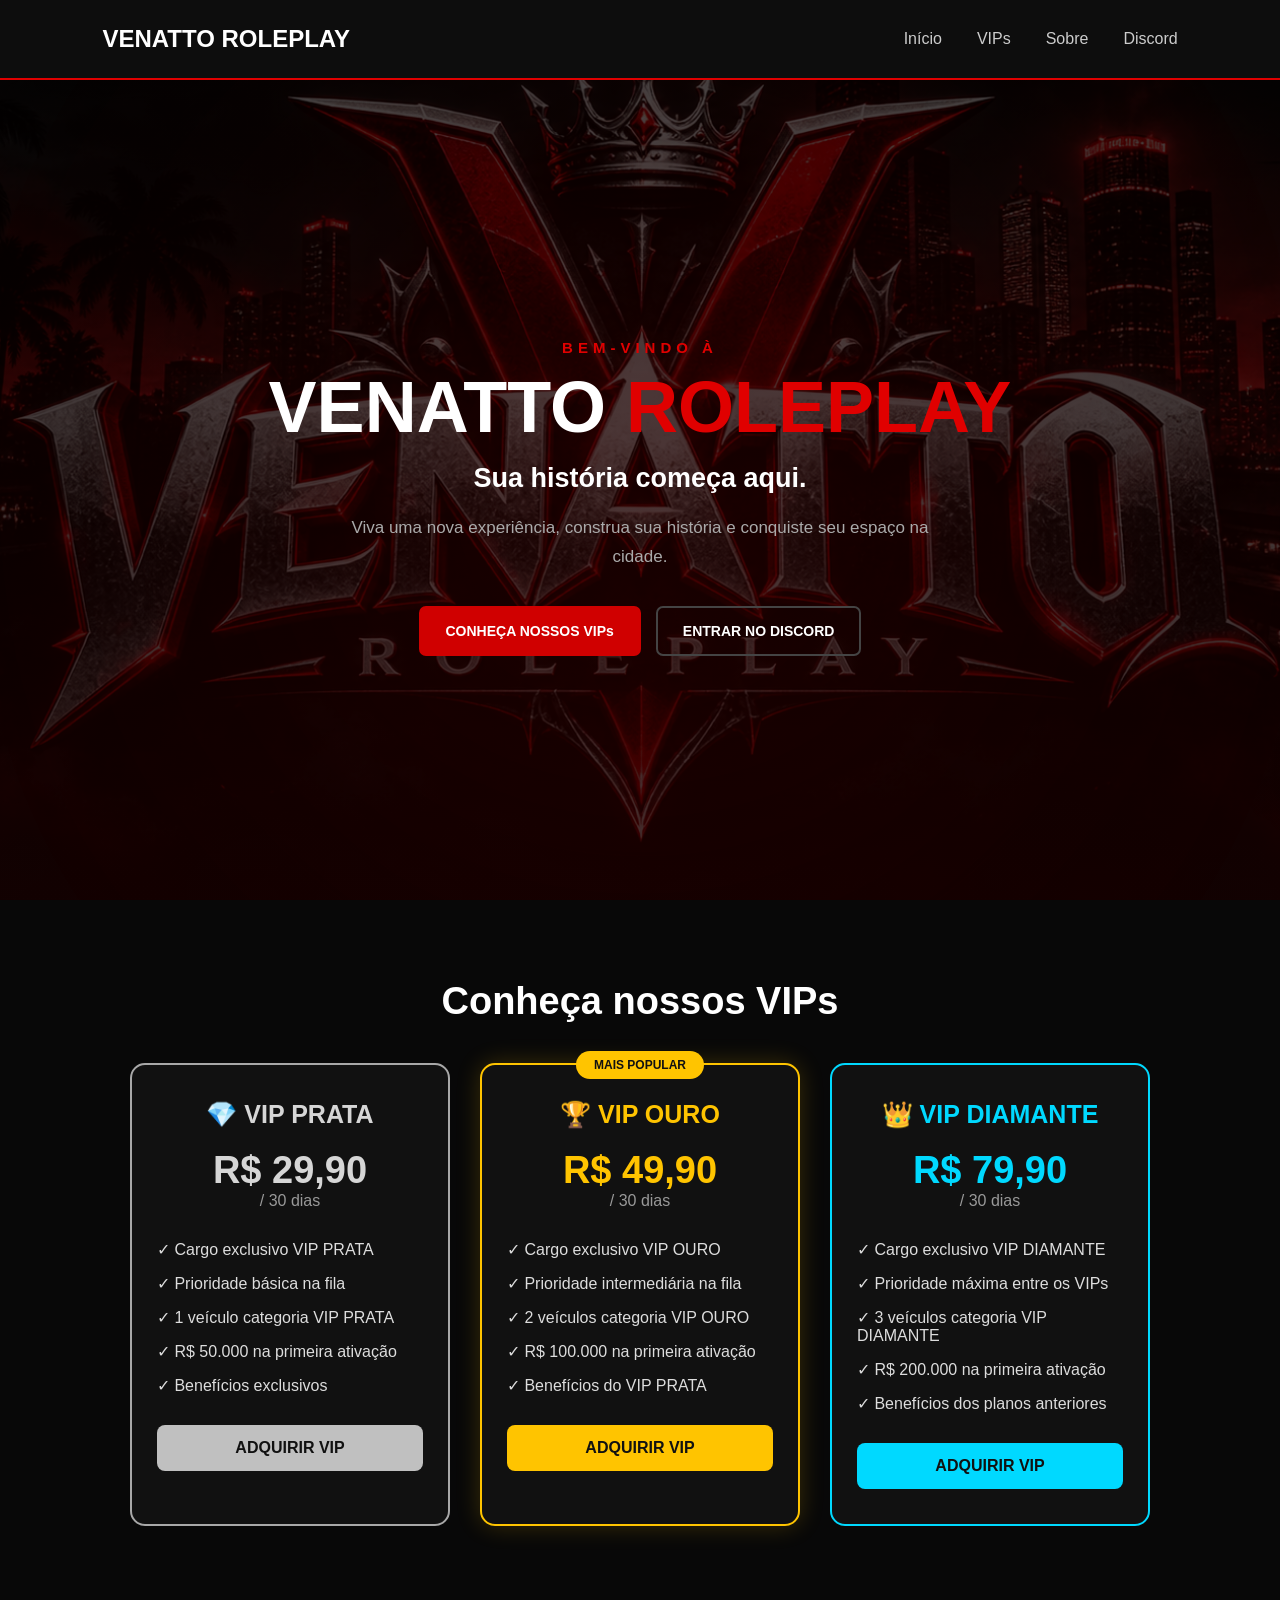
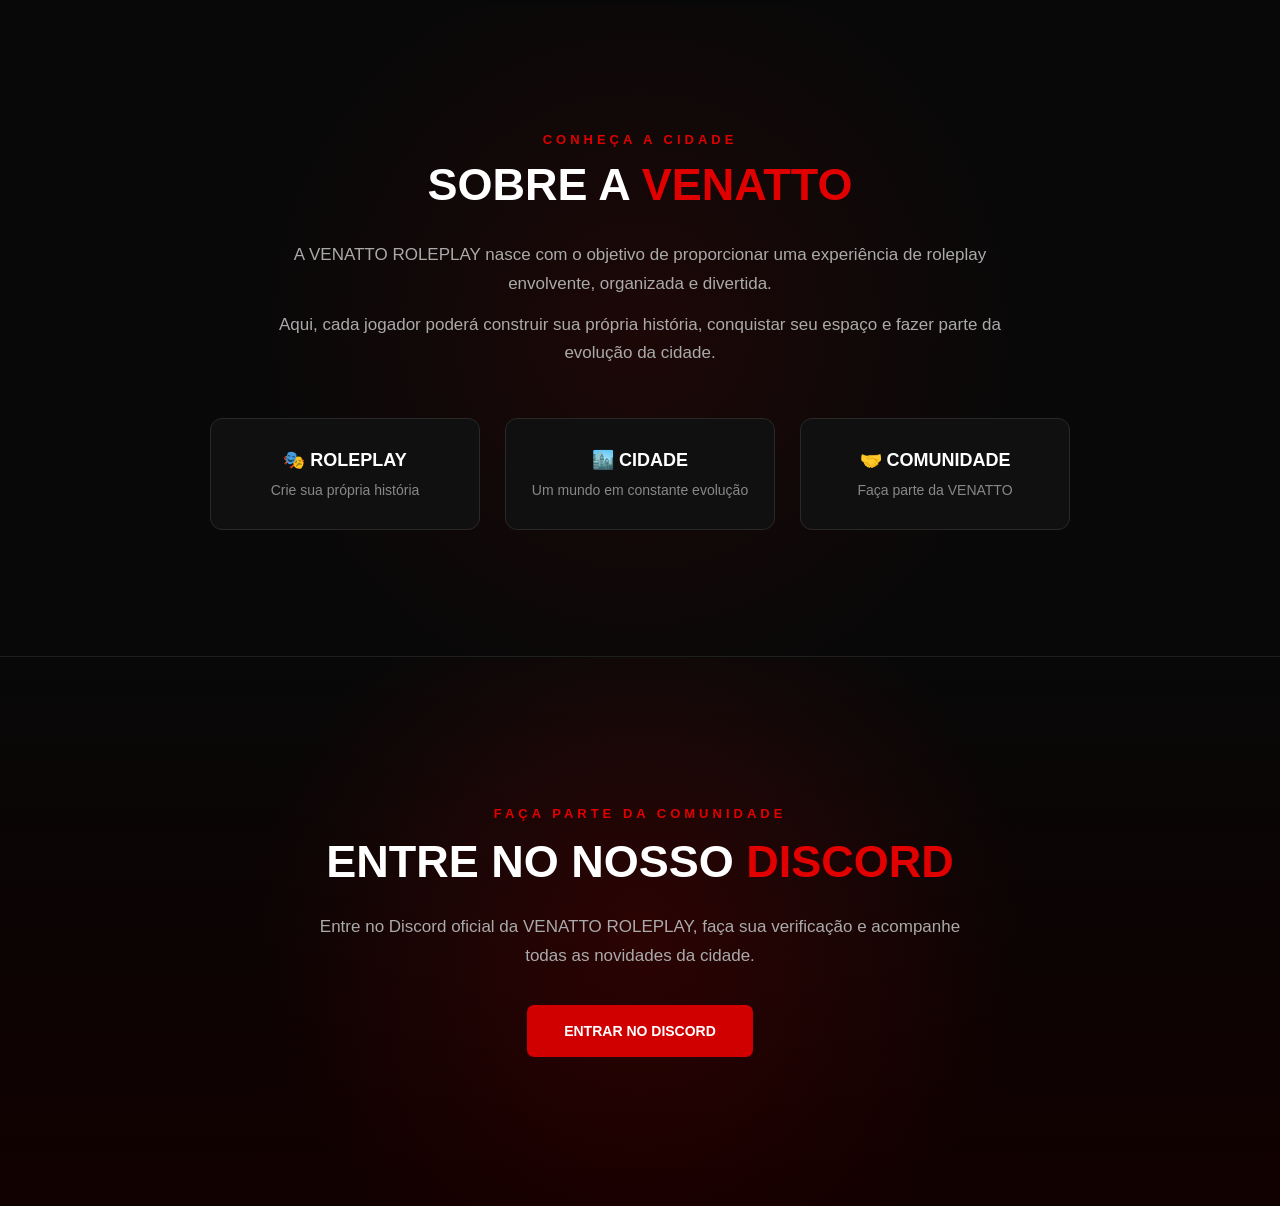
==== index.html @ 1013d93e "Add files via upload" ====
<!DOCTYPE html>
<html lang="pt-BR">

<head>
    <meta charset="UTF-8">
    <meta name="viewport" content="width=device-width, initial-scale=1.0">

    <title>VENATTO ROLEPLAY</title>

    <link rel="stylesheet" href="style.css">
</head>

<body>

    <header>
        <h1>VENATTO ROLEPLAY</h1>

        <nav>
            <a href="#inicio">Início</a>
            <a href="#vips">VIPs</a>
            <a href="#sobre">Sobre</a>
            <a href="#discord">Discord</a>
        </nav>
    </header>

    <main>

        <section id="inicio">

    <div class="inicio-conteudo">

        <p class="bem-vindo">BEM-VINDO À</p>

        <h2>VENATTO <span>ROLEPLAY</span></h2>

        <p class="slogan">
            Sua história começa aqui.
        </p>

        <p class="descricao">
            Viva uma nova experiência, construa sua história
            e conquiste seu espaço na cidade.
        </p>

        <div class="inicio-botoes">
            <a href="#vips" class="btn-vip">CONHEÇA NOSSOS VIPs</a>
            <a href="https://discord.gg/PBgM4Jn5u" target="_blank" class="btn-discord">ENTRAR NO DISCORD</a>
        </div>
    </div>

</section>
        <section id="vips">

    <h2>Conheça nossos VIPs</h2>

    <div class="vip-container">

        <div class="vip-card prata">
            <h3>💎 VIP PRATA</h3>
            <div class="preco">R$ 29,90</div>
            <span>/ 30 dias</span>

            <ul>
                <li>✓ Cargo exclusivo VIP PRATA</li>
                <li>✓ Prioridade básica na fila</li>
                <li>✓ 1 veículo categoria VIP PRATA</li>
                <li>✓ R$ 50.000 na primeira ativação</li>
                <li>✓ Benefícios exclusivos</li>
            </ul>

            <a href="https://discord.gg/PBgM4Jn5u" target="_blank" class="btn-comprar-vip">
    ADQUIRIR VIP
</a>
        </div>


        <div class="vip-card ouro">
            <div class="destaque">MAIS POPULAR</div>

            <h3>🏆 VIP OURO</h3>
            <div class="preco">R$ 49,90</div>
            <span>/ 30 dias</span>

            <ul>
                <li>✓ Cargo exclusivo VIP OURO</li>
                <li>✓ Prioridade intermediária na fila</li>
                <li>✓ 2 veículos categoria VIP OURO</li>
                <li>✓ R$ 100.000 na primeira ativação</li>
                <li>✓ Benefícios do VIP PRATA</li>
            </ul>

            <a href="https://discord.gg/PBgM4Jn5u" target="_blank" class="btn-comprar-vip">
    ADQUIRIR VIP
</a>
        </div>


        <div class="vip-card diamante">
            <h3>👑 VIP DIAMANTE</h3>
            <div class="preco">R$ 79,90</div>
            <span>/ 30 dias</span>

            <ul>
                <li>✓ Cargo exclusivo VIP DIAMANTE</li>
                <li>✓ Prioridade máxima entre os VIPs</li>
                <li>✓ 3 veículos categoria VIP DIAMANTE</li>
                <li>✓ R$ 200.000 na primeira ativação</li>
                <li>✓ Benefícios dos planos anteriores</li>
            </ul>

            <a href="https://discord.gg/PBgM4Jn5u" target="_blank" class="btn-comprar-vip">
    ADQUIRIR VIP
</a>
        </div>

    </div>

</section>

<section id="sobre">

    <div class="sobre-conteudo">

        <p class="sobre-tag">CONHEÇA A CIDADE</p>

        <h2>SOBRE A <span>VENATTO</span></h2>

        <p>
            A VENATTO ROLEPLAY nasce com o objetivo de proporcionar
            uma experiência de roleplay envolvente, organizada e divertida.
        </p>

        <p>
            Aqui, cada jogador poderá construir sua própria história,
            conquistar seu espaço e fazer parte da evolução da cidade.
        </p>

        <div class="sobre-destaques">
            <div>
                <strong>🎭 ROLEPLAY</strong>
                <span>Crie sua própria história</span>
            </div>

            <div>
                <strong>🏙️ CIDADE</strong>
                <span>Um mundo em constante evolução</span>
            </div>

            <div>
                <strong>🤝 COMUNIDADE</strong>
                <span>Faça parte da VENATTO</span>
            </div>
        </div>

    </div>

</section>

<section id="discord">

    <div class="discord-conteudo">

        <p class="discord-tag">FAÇA PARTE DA COMUNIDADE</p>

        <h2>ENTRE NO NOSSO <span>DISCORD</span></h2>

        <p>
            Entre no Discord oficial da VENATTO ROLEPLAY,
            faça sua verificação e acompanhe todas as novidades da cidade.
        </p>

        <a href="https://discord.gg/PBgM4Jn5u" target="_blank" class="discord-botao">
            ENTRAR NO DISCORD
        </a>

    </div>

</section>

    </main>

    <script src="script.js"></script>

</body>

</html>
---- style.css ----
* {
    margin: 0;
    padding: 0;
    box-sizing: border-box;
}

html {
    scroll-behavior: smooth;
}

body {
    background-color: #080808;
    color: #ffffff;
    font-family: Arial, sans-serif;
}

header {
    width: 100%;
    height: 80px;
    background-color: #0d0d0d;

    display: flex;
    align-items: center;
    justify-content: space-between;

    padding: 0 8%;
    border-bottom: 2px solid #e00000;
}

header h1 {
    color: #ffffff;
    font-size: 24px;
}

nav {
    display: flex;
    gap: 35px;
}

nav a {
    color: #cccccc;
    text-decoration: none;
    font-size: 16px;
    transition: 0.3s;
}

nav a:hover {
    color: #ff0000;
}

#inicio {
    min-height: 650px;

    display: flex;
    flex-direction: column;
    justify-content: center;
    align-items: center;

    text-align: center;
}

#inicio h2 {
    font-size: 64px;
    color: #ffffff;
}

#inicio p {
    margin-top: 15px;
    font-size: 22px;
    color: #ff1a1a;
}

#vips {
    min-height: 600px;
    padding: 80px 8%;
    text-align: center;
}

#vips h2 {
    font-size: 38px;
    margin-bottom: 40px;
}

.vip-container {
    display: flex;
    justify-content: center;
    align-items: stretch;
    gap: 30px;
    flex-wrap: wrap;
}

.vip-card {
    position: relative;
    background: #111111;
    width: 320px;
    padding: 35px 25px;
    border-radius: 15px;
    transition: 0.3s;
}

.vip-card:hover {
    transform: translateY(-10px);
}

.vip-card h3 {
    font-size: 25px;
    margin-bottom: 20px;
}

.vip-card .preco {
    font-size: 38px;
    font-weight: bold;
}

.vip-card span {
    color: #999999;
}

.vip-card ul {
    list-style: none;
    text-align: left;
    margin: 30px 0;
}

.vip-card li {
    margin: 15px 0;
    color: #dddddd;
}

.vip-card button {
    width: 100%;
    padding: 14px;
    border: none;
    border-radius: 8px;
    font-weight: bold;
    cursor: pointer;
    transition: 0.3s;
}

/* VIP PRATA */

.prata {
    border: 2px solid #a8a8a8;
}

.prata h3,
.prata .preco {
    color: #d6d6d6;
}

.prata button {
    background: #c0c0c0;
    color: #111111;
}

/* VIP OURO */

.ouro {
    border: 2px solid #ffc400;
    box-shadow: 0 0 25px rgba(255, 196, 0, 0.20);
}

.ouro h3,
.ouro .preco {
    color: #ffc400;
}

.ouro button {
    background: #ffc400;
    color: #111111;
}

/* VIP DIAMANTE */

.diamante {
    border: 2px solid #00d9ff;
}

.diamante h3,
.diamante .preco {
    color: #00d9ff;
}

.diamante button {
    background: #00d9ff;
    color: #111111;
}

/* MAIS POPULAR */

.destaque {
    position: absolute;
    top: -14px;
    left: 50%;
    transform: translateX(-50%);

    background: #ffc400;
    color: #111111;

    padding: 7px 18px;
    border-radius: 20px;

    font-size: 12px;
    font-weight: bold;
}

/* ===== INÍCIO VENATTO ===== */

#inicio {
    min-height: calc(100vh - 80px);
    position: relative;
    overflow: hidden;

    display: flex;
    justify-content: center;
    align-items: center;

    background:
        radial-gradient(circle at center, rgba(180, 0, 0, 0.20), transparent 50%),
        linear-gradient(180deg, #080808 0%, #0d0000 55%, #080808 100%);
}

#inicio::before {
    content: "";
    position: absolute;
    width: 600px;
    height: 600px;
    background: #d00000;
    filter: blur(200px);
    opacity: 0.12;
    border-radius: 50%;
}

.inicio-conteudo {
    position: relative;
    z-index: 2;
    max-width: 900px;
    padding: 40px 20px;
    text-align: center;
}

#inicio .bem-vindo {
    color: #e00000;
    font-size: 15px;
    font-weight: bold;
    letter-spacing: 5px;
    margin-bottom: 15px;
}

#inicio h2 {
    font-size: 72px;
    line-height: 1;
    color: #ffffff;
}

#inicio h2 span {
    color: #e00000;
}

#inicio .slogan {
    margin-top: 20px;
    font-size: 27px;
    color: #ffffff;
    font-weight: bold;
}

#inicio .descricao {
    max-width: 620px;
    margin: 20px auto 0;
    color: #aaaaaa;
    font-size: 17px;
    line-height: 1.7;
}

.inicio-botoes {
    margin-top: 35px;
    display: flex;
    justify-content: center;
    gap: 15px;
    flex-wrap: wrap;
}

.inicio-botoes a {
    padding: 15px 25px;
    border-radius: 7px;
    text-decoration: none;
    font-size: 14px;
    font-weight: bold;
    transition: 0.3s;
}

.btn-vip {
    background: #d00000;
    color: white;
    border: 2px solid #d00000;
}

.btn-vip:hover {
    background: #ff0000;
    border-color: #ff0000;
    transform: translateY(-3px);
    box-shadow: 0 0 20px rgba(255, 0, 0, 0.35);
}

.btn-discord {
    background: transparent;
    color: white;
    border: 2px solid #444444;
}

.btn-discord:hover {
    border-color: #e00000;
    color: #ff3333;
    transform: translateY(-3px);
}

.logo-inicio {
    width: 360px;
    max-width: 85%;
    height: auto;

    display: block;
    margin: 0 auto 20px;

    filter: drop-shadow(0 0 20px rgba(255, 0, 0, 0.25));
}

/* ===== FUNDO DA HOME ===== */

#inicio {
    background:
        linear-gradient(
            rgba(0, 0, 0, 0.72),
            rgba(20, 0, 0, 0.82)
        ),
        url("img/logo-venatto.png");

    background-size: cover;
    background-position: center;
    background-repeat: no-repeat;
    background-attachment: fixed;
}

/* ===== SOBRE A VENATTO ===== */

#sobre {
    min-height: 650px;
    padding: 100px 20px;
    background:
        radial-gradient(circle at center, rgba(180, 0, 0, 0.12), transparent 55%),
        #080808;

    display: flex;
    align-items: center;
    justify-content: center;
}

.sobre-conteudo {
    width: 100%;
    max-width: 1050px;
    text-align: center;
}

.sobre-tag {
    color: #e00000;
    font-size: 13px;
    font-weight: bold;
    letter-spacing: 4px;
    margin-bottom: 12px;
}

#sobre h2 {
    font-size: 45px;
    color: #ffffff;
    margin-bottom: 30px;
}

#sobre h2 span {
    color: #e00000;
}

#sobre > .sobre-conteudo > p:not(.sobre-tag) {
    max-width: 750px;
    margin: 12px auto;
    color: #aaaaaa;
    font-size: 17px;
    line-height: 1.7;
}

.sobre-destaques {
    display: flex;
    justify-content: center;
    gap: 25px;
    flex-wrap: wrap;
    margin-top: 50px;
}

.sobre-destaques div {
    width: 270px;
    padding: 30px 20px;

    background: #101010;
    border: 1px solid #292929;
    border-radius: 12px;

    transition: 0.3s;
}

.sobre-destaques div:hover {
    transform: translateY(-7px);
    border-color: #d00000;
    box-shadow: 0 0 25px rgba(255, 0, 0, 0.12);
}

.sobre-destaques strong {
    display: block;
    color: #ffffff;
    font-size: 18px;
    margin-bottom: 10px;
}

.sobre-destaques span {
    color: #888888;
    font-size: 14px;
}

/* ===== DISCORD VENATTO ===== */

#discord {
    min-height: 550px;
    padding: 100px 20px;

    display: flex;
    align-items: center;
    justify-content: center;

    text-align: center;

    background:
        radial-gradient(circle at center, rgba(224, 0, 0, 0.15), transparent 55%),
        linear-gradient(180deg, #080808 0%, #110000 100%);

    border-top: 1px solid #1f1f1f;
}

.discord-conteudo {
    width: 100%;
    max-width: 750px;
}

.discord-tag {
    color: #e00000;
    font-size: 13px;
    font-weight: bold;
    letter-spacing: 4px;
    margin-bottom: 15px;
}

#discord h2 {
    color: #ffffff;
    font-size: 45px;
    margin-bottom: 25px;
}

#discord h2 span {
    color: #e00000;
}

#discord p:not(.discord-tag) {
    max-width: 650px;
    margin: 0 auto;
    color: #aaaaaa;
    font-size: 17px;
    line-height: 1.7;
}

.discord-botao {
    display: inline-block;
    margin-top: 35px;

    padding: 16px 35px;

    background: #d00000;
    color: #ffffff;

    border: 2px solid #d00000;
    border-radius: 7px;

    text-decoration: none;
    font-size: 14px;
    font-weight: bold;

    transition: 0.3s;
}

.discord-botao:hover {
    background: #ff0000;
    border-color: #ff0000;

    transform: translateY(-3px);
    box-shadow: 0 0 25px rgba(255, 0, 0, 0.35);
}

/* ===== BOTÃO COMPRAR VIP ===== */

.btn-comprar-vip {
    display: block;
    width: 100%;
    padding: 14px;

    border-radius: 8px;
    text-decoration: none;
    text-align: center;

    font-weight: bold;
    cursor: pointer;
    transition: 0.3s;
}

.prata .btn-comprar-vip {
    background: #c0c0c0;
    color: #111111;
}

.prata .btn-comprar-vip:hover {
    background: #e0e0e0;
    transform: translateY(-3px);
}

/* BOTÃO VIP OURO */

.ouro .btn-comprar-vip {
    background: #ffc400;
    color: #111111;
}

.ouro .btn-comprar-vip:hover {
    background: #ffd633;
    transform: translateY(-3px);
}


/* BOTÃO VIP DIAMANTE */

.diamante .btn-comprar-vip {
    background: #00d9ff;
    color: #111111;
}

.diamante .btn-comprar-vip:hover {
    background: #4be5ff;
    transform: translateY(-3px);
}

/* ===== RESPONSIVO CELULAR ===== */

@media (max-width: 768px) {

    header {
        height: auto;
        padding: 20px;
        flex-direction: column;
        gap: 18px;
    }

    header h1 {
        font-size: 20px;
    }

    nav {
        gap: 18px;
        flex-wrap: wrap;
        justify-content: center;
    }

    nav a {
        font-size: 14px;
    }

    #inicio {
        min-height: 750px;
        background-attachment: scroll;
    }

    #inicio h2 {
        font-size: 46px;
    }

    #inicio .slogan {
        font-size: 22px;
    }

    #inicio .descricao {
        font-size: 15px;
    }

    .inicio-botoes {
        flex-direction: column;
        align-items: center;
    }

    .inicio-botoes a {
        width: 100%;
        max-width: 300px;
    }

    #vips {
        padding: 70px 20px;
    }

    #vips h2 {
        font-size: 32px;
    }

    .vip-card {
        width: 100%;
        max-width: 340px;
    }

    #sobre h2,
    #discord h2 {
        font-size: 34px;
    }

    .sobre-destaques div {
        width: 100%;
        max-width: 340px;
    }
}
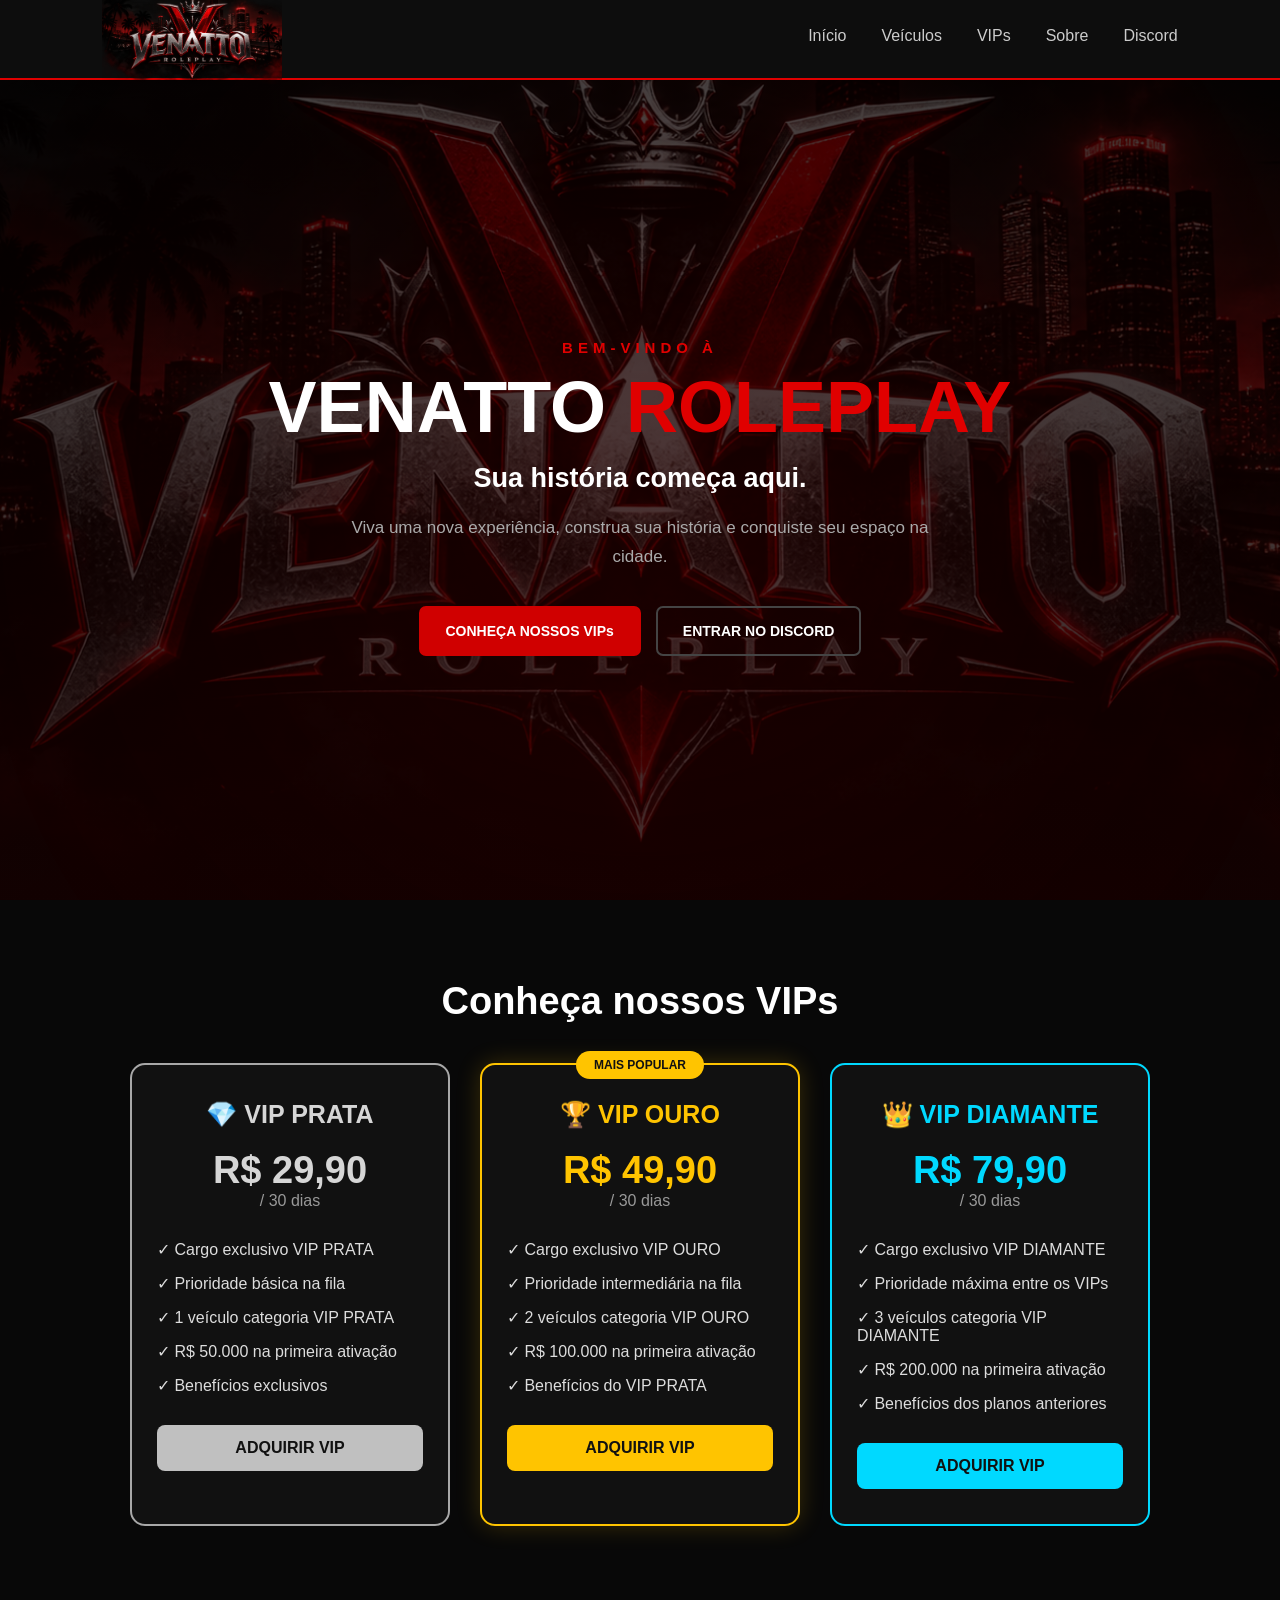
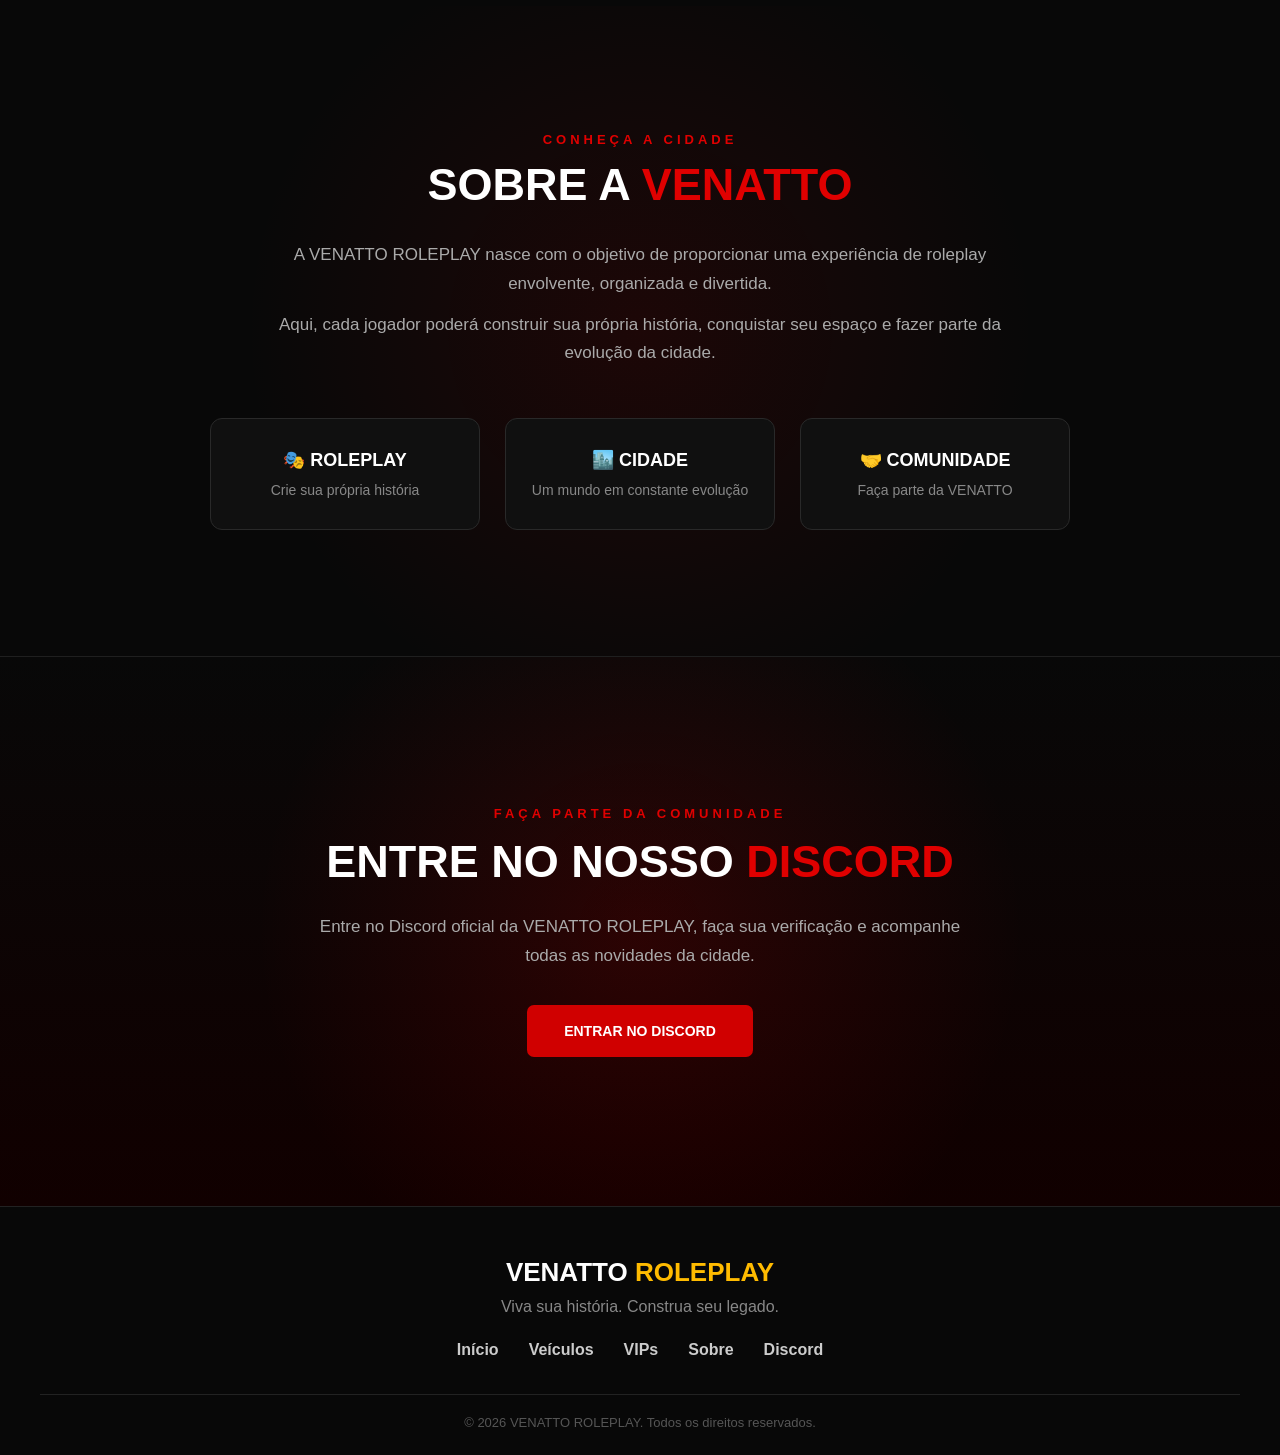
==== commit a309e7e5: "Add files via upload" ====
--- a/index.html
+++ b/index.html
@@ -13,14 +13,17 @@
 <body>
 
     <header>
-        <h1>VENATTO ROLEPLAY</h1>
+        <a href="#inicio" class="logo">
+    <img src="img/logo-venatto.png" alt="VENATTO ROLEPLAY">
+</a>
 
         <nav>
-            <a href="#inicio">Início</a>
-            <a href="#vips">VIPs</a>
-            <a href="#sobre">Sobre</a>
-            <a href="#discord">Discord</a>
-        </nav>
+    <a href="#inicio">Início</a>
+    <a href="veiculos.html">Veículos</a>
+    <a href="#vips">VIPs</a>
+    <a href="#sobre">Sobre</a>
+    <a href="#discord">Discord</a>
+</nav>
     </header>
 
     <main>
@@ -68,7 +71,7 @@
                 <li>✓ Benefícios exclusivos</li>
             </ul>
 
-            <a href="https://discord.gg/PBgM4Jn5u" target="_blank" class="btn-comprar-vip">
+           <a href="vip-prata.html" class="btn-comprar-vip">
     ADQUIRIR VIP
 </a>
         </div>
@@ -89,7 +92,7 @@
                 <li>✓ Benefícios do VIP PRATA</li>
             </ul>
 
-            <a href="https://discord.gg/PBgM4Jn5u" target="_blank" class="btn-comprar-vip">
+            <a href="vip-ouro.html" class="btn-comprar-vip">
     ADQUIRIR VIP
 </a>
         </div>
@@ -108,7 +111,7 @@
                 <li>✓ Benefícios dos planos anteriores</li>
             </ul>
 
-            <a href="https://discord.gg/PBgM4Jn5u" target="_blank" class="btn-comprar-vip">
+            <a href="vip-diamante.html" class="btn-comprar-vip">
     ADQUIRIR VIP
 </a>
         </div>
@@ -179,6 +182,32 @@
 
     </main>
 
+    <footer>
+
+    <div class="footer-conteudo">
+
+        <h2>VENATTO <span>ROLEPLAY</span></h2>
+
+        <p>
+            Viva sua história. Construa seu legado.
+        </p>
+
+        <div class="footer-links">
+            <a href="#inicio">Início</a>
+            <a href="veiculos.html">Veículos</a>
+            <a href="#vips">VIPs</a>
+            <a href="#sobre">Sobre</a>
+            <a href="#discord">Discord</a>
+        </div>
+
+        <p class="copyright">
+            © 2026 VENATTO ROLEPLAY. Todos os direitos reservados.
+        </p>
+
+    </div>
+
+</footer>
+
     <script src="script.js"></script>
 
 </body>
--- a/style.css
+++ b/style.css
@@ -626,4 +626,488 @@
         width: 100%;
         max-width: 340px;
     }
+}
+
+/* ===== PÁGINA VIP PRATA ===== */
+
+.pagina-vip {
+    min-height: 100vh;
+    padding: 140px 20px 60px;
+    display: flex;
+    justify-content: center;
+    align-items: center;
+    background:
+        linear-gradient(rgba(0, 0, 0, 0.88), rgba(0, 0, 0, 0.95)),
+        url("img/logo-venatto.png") center/cover no-repeat;
+}
+
+.vip-detalhes {
+    width: 100%;
+    max-width: 550px;
+    background: #111;
+    border: 1px solid #555;
+    border-radius: 15px;
+    padding: 40px;
+    text-align: center;
+}
+
+.vip-detalhes.prata {
+    box-shadow: 0 0 30px rgba(200, 200, 200, 0.15);
+}
+
+.vip-detalhes h1 {
+    font-size: 38px;
+    color: #d4d4d4;
+    margin-bottom: 15px;
+}
+
+.preco-vip {
+    font-size: 36px;
+    font-weight: bold;
+    color: #fff;
+}
+
+.duracao-vip {
+    color: #999;
+    margin-bottom: 30px;
+}
+
+.vip-detalhes h2 {
+    color: #d4d4d4;
+    margin-bottom: 20px;
+}
+
+.vip-detalhes ul {
+    list-style: none;
+    padding: 0;
+    margin-bottom: 35px;
+    text-align: left;
+}
+
+.vip-detalhes li {
+    padding: 10px 0;
+    border-bottom: 1px solid #222;
+    color: #ddd;
+}
+
+.comprar-discord {
+    display: block;
+    padding: 15px;
+    background: #d4d4d4;
+    color: #111;
+    text-decoration: none;
+    font-weight: bold;
+    border-radius: 7px;
+    transition: 0.3s;
+}
+
+.comprar-discord:hover {
+    background: #fff;
+    transform: translateY(-2px);
+}
+
+.voltar-vips {
+    display: inline-block;
+    margin-top: 25px;
+    color: #999;
+    text-decoration: none;
+}
+
+.voltar-vips:hover {
+    color: #fff;
+}
+
+@media (max-width: 600px) {
+    .vip-detalhes {
+        padding: 30px 20px;
+    }
+
+    .vip-detalhes h1 {
+        font-size: 30px;
+    }
+
+    .preco-vip {
+        font-size: 30px;
+    }
+}
+
+/* ===== VIP OURO ===== */
+
+.vip-detalhes.ouro {
+    border-color: #d4af37;
+    box-shadow: 0 0 30px rgba(212, 175, 55, 0.20);
+}
+
+.vip-detalhes.ouro h1,
+.vip-detalhes.ouro h2 {
+    color: #ffd700;
+}
+
+.vip-detalhes.ouro .comprar-discord {
+    background: #ffd700;
+    color: #111;
+}
+
+.vip-detalhes.ouro .comprar-discord:hover {
+    background: #ffe44d;
+}
+
+
+/* ===== VIP DIAMANTE ===== */
+
+.vip-detalhes.diamante {
+    border-color: #00d9ff;
+    box-shadow: 0 0 30px rgba(0, 217, 255, 0.20);
+}
+
+.vip-detalhes.diamante h1,
+.vip-detalhes.diamante h2 {
+    color: #00d9ff;
+}
+
+.vip-detalhes.diamante .comprar-discord {
+    background: #00d9ff;
+    color: #111;
+}
+
+.vip-detalhes.diamante .comprar-discord:hover {
+    background: #5ce8ff;
+}
+
+/* =========================================
+   CATÁLOGO DE VEÍCULOS - VENATTO ROLEPLAY
+========================================= */
+
+.pagina-veiculos {
+    min-height: 100vh;
+    padding: 130px 6% 80px;
+    background:
+        radial-gradient(circle at top, rgba(180, 0, 0, 0.18), transparent 40%),
+        #080808;
+    color: white;
+}
+
+/* TOPO */
+
+.veiculos-topo {
+    max-width: 900px;
+    margin: 0 auto 45px;
+    text-align: center;
+}
+
+.veiculos-tag {
+    color: #ff2020;
+    font-size: 14px;
+    font-weight: bold;
+    letter-spacing: 4px;
+    margin-bottom: 10px;
+}
+
+.veiculos-topo h2 {
+    font-size: 46px;
+    margin: 0 0 15px;
+}
+
+.veiculos-topo h2 span {
+    color: #ff2020;
+}
+
+.veiculos-topo p {
+    color: #aaa;
+    font-size: 17px;
+}
+
+
+/* CATEGORIAS */
+
+.veiculos-categorias {
+    display: flex;
+    justify-content: center;
+    flex-wrap: wrap;
+    gap: 10px;
+    margin-bottom: 45px;
+}
+
+.categoria {
+    padding: 12px 18px;
+    border: 1px solid #292929;
+    border-radius: 8px;
+    background: #111;
+    color: #bbb;
+    font-weight: bold;
+    cursor: pointer;
+    transition: 0.25s;
+}
+
+.categoria:hover {
+    border-color: #ff2020;
+    color: white;
+    transform: translateY(-2px);
+}
+
+.categoria.ativa {
+    background: #d40000;
+    border-color: #ff3030;
+    color: white;
+    box-shadow: 0 0 20px rgba(255, 0, 0, 0.25);
+}
+
+
+/* GRID DOS VEÍCULOS */
+
+.catalogo-veiculos {
+    width: 100%;
+    max-width: 1300px;
+    margin: auto;
+
+    display: grid;
+    grid-template-columns:
+        repeat(auto-fit, minmax(280px, 1fr));
+
+    gap: 25px;
+}
+
+
+/* CARD */
+
+.veiculo-card {
+    overflow: hidden;
+    border: 1px solid #222;
+    border-radius: 14px;
+    background: linear-gradient(
+        145deg,
+        #151515,
+        #0c0c0c
+    );
+
+    transition: 0.3s;
+}
+
+.veiculo-card:hover {
+    transform: translateY(-7px);
+    border-color: #8d0000;
+    box-shadow:
+        0 15px 35px rgba(0, 0, 0, 0.6),
+        0 0 20px rgba(255, 0, 0, 0.12);
+}
+
+
+/* IMAGEM DO VEÍCULO */
+
+.veiculo-imagem {
+    height: 210px;
+
+    display: flex;
+    align-items: center;
+    justify-content: center;
+
+    background:
+        radial-gradient(
+            circle,
+            rgba(190, 0, 0, 0.25),
+            transparent 60%
+        ),
+        #090909;
+
+    border-bottom: 1px solid #222;
+}
+
+.veiculo-imagem span {
+    font-size: 85px;
+    filter: drop-shadow(
+        0 0 20px rgba(255, 0, 0, 0.35)
+    );
+}
+
+
+/* INFORMAÇÕES */
+
+.veiculo-info {
+    padding: 22px;
+}
+
+.veiculo-tipo {
+    display: inline-block;
+    margin-bottom: 10px;
+
+    color: #ff3030;
+    font-size: 11px;
+    font-weight: bold;
+    letter-spacing: 2px;
+}
+
+.veiculo-info h3 {
+    margin: 0 0 10px;
+    font-size: 23px;
+}
+
+.veiculo-info p {
+    color: #999;
+    line-height: 1.6;
+    min-height: 50px;
+}
+
+
+/* PREÇO / LOCAL */
+
+.veiculo-detalhes {
+    display: flex;
+    flex-direction: column;
+    gap: 8px;
+
+    margin-top: 20px;
+    padding-top: 16px;
+
+    border-top: 1px solid #252525;
+
+    color: #ddd;
+    font-size: 14px;
+}
+
+
+/* RESPONSIVO */
+
+@media (max-width: 700px) {
+
+    .pagina-veiculos {
+        padding-left: 20px;
+        padding-right: 20px;
+    }
+
+    .veiculos-topo h2 {
+        font-size: 34px;
+    }
+
+    .veiculos-categorias {
+        justify-content: flex-start;
+    }
+
+    .categoria {
+        flex-grow: 1;
+    }
+
+}
+
+/* =========================
+   RODAPÉ - VENATTO
+========================= */
+
+footer {
+    background: #080808;
+    border-top: 1px solid #222;
+    padding: 50px 20px 25px;
+    text-align: center;
+}
+
+.footer-conteudo {
+    max-width: 1200px;
+    margin: 0 auto;
+}
+
+.footer-conteudo h2 {
+    color: white;
+    font-size: 26px;
+    margin-bottom: 10px;
+}
+
+.footer-conteudo h2 span {
+    color: #ffbb00;
+}
+
+.footer-conteudo > p {
+    color: #888;
+    margin-bottom: 25px;
+}
+
+.footer-links {
+    display: flex;
+    justify-content: center;
+    gap: 30px;
+    flex-wrap: wrap;
+    margin-bottom: 35px;
+}
+
+.footer-links a {
+    color: #ccc;
+    text-decoration: none;
+    font-weight: bold;
+    transition: 0.3s;
+}
+
+.footer-links a:hover {
+    color: #ffbb00;
+}
+
+.footer-conteudo .copyright {
+    border-top: 1px solid #222;
+    padding-top: 20px;
+    margin-bottom: 0;
+    font-size: 13px;
+    color: #555;
+}
+
+/* LOGO DO MENU */
+
+.logo {
+    display: flex;
+    align-items: center;
+    text-decoration: none;
+}
+
+.logo img {
+    width: 180px;
+    height: auto;
+    display: block;
+}
+
+header nav a {
+    position: relative;
+    padding-bottom: 6px;
+}
+
+header nav a::after {
+    content: "";
+    position: absolute;
+    left: 50%;
+    bottom: 0;
+    width: 0;
+    height: 2px;
+    background: #e00000;
+    transform: translateX(-50%);
+    transition: width 0.3s ease;
+}
+
+header nav a:hover::after {
+    width: 100%;
+}
+
+/* =========================
+   RESPONSIVO - CELULAR
+========================= */
+
+@media (max-width: 600px) {
+
+    header {
+        flex-direction: column;
+        padding: 15px 10px;
+        gap: 15px;
+    }
+
+    .logo img {
+        width: 180px;
+    }
+
+    header nav {
+        width: 100%;
+        display: flex;
+        justify-content: center;
+        flex-wrap: wrap;
+        gap: 12px;
+    }
+
+    header nav a {
+        font-size: 13px;
+        padding: 5px;
+    }
+
 }
